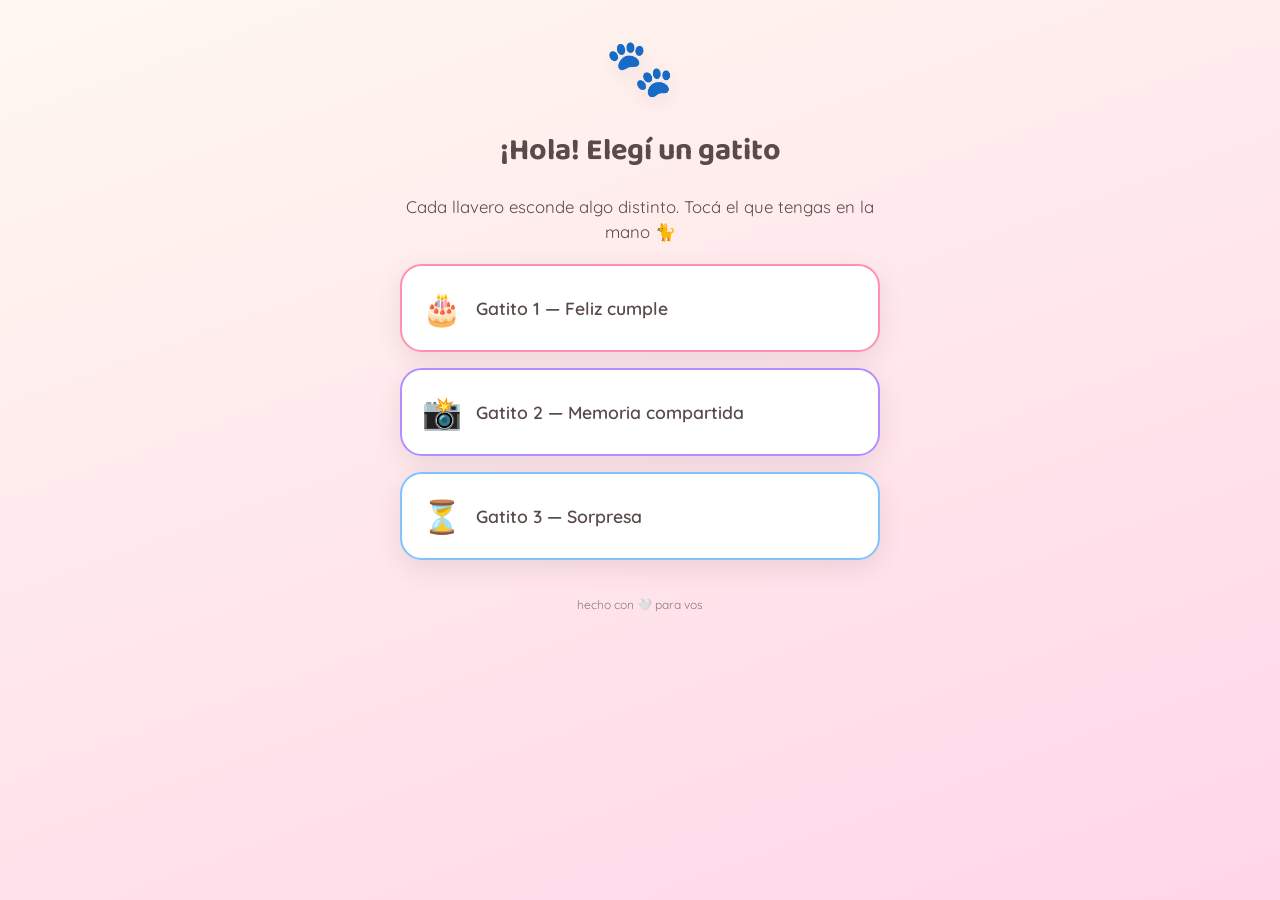
==== index.html @ 4c8cfa31 "Agrega sitio estático de regalo con 3 llaveros NFC de gato Landing con menú y 3 páginas (cumpleaños," ====
<!DOCTYPE html>
<html lang="es">
<head>
  <meta charset="UTF-8">
  <meta name="viewport" content="width=device-width, initial-scale=1.0">
  <title>Para vos 🐱</title>
  <link rel="preconnect" href="https://fonts.googleapis.com">
  <link rel="preconnect" href="https://fonts.gstatic.com" crossorigin>
  <link href="https://fonts.googleapis.com/css2?family=Baloo+2:wght@500;700&family=Quicksand:wght@400;500;700&display=swap" rel="stylesheet">
  <link rel="stylesheet" href="style.css">
</head>
<body>

  <div class="contenedor">
    <div class="emoji-gato">🐾</div>
    <h1><!-- REEMPLAZAR: nombre de tu amiga en el saludo --> ¡Hola! Elegí un gatito</h1>
    <p>Cada llavero esconde algo distinto. Tocá el que tengas en la mano 🐈</p>

    <nav class="menu">
      <a class="menu-link rosa" href="gatito1.html">
        <span class="menu-emoji">🎂</span>
        <span>Gatito 1 — Feliz cumple</span>
      </a>
      <a class="menu-link lavanda" href="gatito2.html">
        <span class="menu-emoji">📸</span>
        <span>Gatito 2 — Memoria compartida</span>
      </a>
      <a class="menu-link celeste" href="gatito3.html">
        <span class="menu-emoji">⏳</span>
        <span>Gatito 3 — Sorpresa</span>
      </a>
    </nav>

    <footer>
      <!-- REEMPLAZAR: firma opcional, ej. "hecho con amor por [tu nombre]" -->
      hecho con 🤍 para vos
    </footer>
  </div>

</body>
</html>
---- style.css ----
/* ===================================================
   style.css — Hoja de estilos compartida
   Regalo cumpleaños: llaveritos de gato con NFC
   =================================================== */

:root {
  /* Paleta pastel base */
  --crema: #fff8f0;
  --rosa: #ffd6e8;
  --rosa-fuerte: #ff8fb3;
  --lavanda: #e3d6ff;
  --lavanda-fuerte: #b18fff;
  --celeste: #d3ecff;
  --celeste-fuerte: #7ec4ff;
  --texto: #5a4a4a;
  --texto-suave: #8a7a7a;
  --blanco: #ffffff;

  /* Color de acento por defecto (se sobreescribe por página) */
  --acento: var(--rosa-fuerte);
  --acento-suave: var(--rosa);

  --radio: 22px;
  --sombra: 0 8px 24px rgba(90, 74, 74, 0.12);
}

* {
  box-sizing: border-box;
}

html {
  -webkit-text-size-adjust: 100%;
}

body {
  margin: 0;
  min-height: 100vh;
  font-family: 'Quicksand', 'Baloo 2', sans-serif;
  color: var(--texto);
  background: linear-gradient(160deg, var(--crema) 0%, var(--acento-suave) 100%);
  background-attachment: fixed;
  display: flex;
  flex-direction: column;
  align-items: center;
  padding: 24px 16px 48px;
  line-height: 1.5;
  animation: fadeIn 0.9s ease-out;
}

@keyframes fadeIn {
  from { opacity: 0; transform: translateY(12px); }
  to { opacity: 1; transform: translateY(0); }
}

.contenedor {
  width: 100%;
  max-width: 480px;
  display: flex;
  flex-direction: column;
  align-items: center;
  gap: 20px;
}

/* ---------- Encabezado ---------- */
.emoji-gato {
  font-size: 3.5rem;
  animation: float 3.2s ease-in-out infinite;
  filter: drop-shadow(0 6px 10px rgba(0,0,0,0.08));
}

@keyframes float {
  0%, 100% { transform: translateY(0) rotate(-2deg); }
  50% { transform: translateY(-10px) rotate(2deg); }
}

h1 {
  font-family: 'Baloo 2', 'Quicksand', sans-serif;
  font-size: 1.9rem;
  text-align: center;
  color: var(--texto);
  margin: 0;
}

h2 {
  font-family: 'Baloo 2', 'Quicksand', sans-serif;
  font-size: 1.2rem;
  color: var(--acento);
  margin: 0 0 8px;
}

p {
  text-align: center;
  font-size: 1.05rem;
  margin: 0;
}

/* ---------- Tarjetas ---------- */
.tarjeta {
  background: var(--blanco);
  border-radius: var(--radio);
  box-shadow: var(--sombra);
  padding: 24px 20px;
  width: 100%;
  text-align: center;
  border: 2px solid var(--acento-suave);
}

/* ---------- Foto placeholder ---------- */
.foto-placeholder {
  width: 100%;
  aspect-ratio: 4 / 3;
  background: repeating-linear-gradient(
    45deg,
    #e9e4e4,
    #e9e4e4 10px,
    #f2eeee 10px,
    #f2eeee 20px
  );
  border-radius: 16px;
  display: flex;
  align-items: center;
  justify-content: center;
  color: #9a8c8c;
  font-weight: 600;
  font-size: 0.95rem;
  border: 2px dashed #c9bcbc;
}

/* ---------- Video embed ---------- */
.video-envoltorio {
  position: relative;
  width: 100%;
  padding-bottom: 56.25%; /* 16:9 */
  height: 0;
  overflow: hidden;
  border-radius: 16px;
  box-shadow: var(--sombra);
}

.video-envoltorio iframe {
  position: absolute;
  top: 0; left: 0;
  width: 100%; height: 100%;
  border: 0;
}

/* ---------- Galería (gatito2) ---------- */
.galeria {
  display: grid;
  grid-template-columns: repeat(2, 1fr);
  gap: 14px;
  width: 100%;
}

.item-galeria {
  display: flex;
  flex-direction: column;
  gap: 8px;
  background: var(--acento-suave);
  padding: 10px;
  border-radius: 16px;
}

.item-galeria .foto-placeholder {
  aspect-ratio: 1 / 1;
}

.anecdota {
  font-size: 0.85rem;
  color: var(--texto);
  text-align: center;
  margin: 0;
}

/* ---------- Countdown (gatito3) ---------- */
.countdown {
  display: flex;
  justify-content: center;
  gap: 10px;
  flex-wrap: wrap;
  width: 100%;
}

.countdown-bloque {
  background: var(--acento-suave);
  border-radius: 14px;
  padding: 12px 10px;
  min-width: 64px;
  flex: 1;
}

.countdown-numero {
  display: block;
  font-family: 'Baloo 2', sans-serif;
  font-size: 1.8rem;
  font-weight: 700;
  color: var(--acento);
}

.countdown-etiqueta {
  display: block;
  font-size: 0.7rem;
  text-transform: uppercase;
  letter-spacing: 0.05em;
  color: var(--texto-suave);
}

/* ---------- Menú (index) ---------- */
.menu {
  display: flex;
  flex-direction: column;
  gap: 16px;
  width: 100%;
}

.menu-link {
  display: flex;
  align-items: center;
  gap: 14px;
  text-decoration: none;
  background: var(--blanco);
  border-radius: var(--radio);
  padding: 18px 20px;
  box-shadow: var(--sombra);
  color: var(--texto);
  font-weight: 600;
  font-size: 1.1rem;
  border: 2px solid transparent;
  transition: transform 0.2s ease, border-color 0.2s ease;
}

.menu-link:active {
  transform: scale(0.97);
}

.menu-link.rosa { border-color: var(--rosa-fuerte); }
.menu-link.lavanda { border-color: var(--lavanda-fuerte); }
.menu-link.celeste { border-color: var(--celeste-fuerte); }

.menu-emoji {
  font-size: 2rem;
}

/* ---------- Navegación inferior ---------- */
.volver {
  margin-top: 8px;
  font-size: 0.9rem;
  color: var(--texto-suave);
  text-decoration: none;
  border-bottom: 1px dashed var(--texto-suave);
}

/* ---------- Footer ---------- */
footer {
  margin-top: 16px;
  font-size: 0.75rem;
  color: var(--texto-suave);
  text-align: center;
}

/* ---------- Responsive: pantallas muy chicas ---------- */
@media (max-width: 340px) {
  h1 { font-size: 1.6rem; }
  .emoji-gato { font-size: 3rem; }
  .galeria { grid-template-columns: repeat(2, 1fr); gap: 10px; }
}
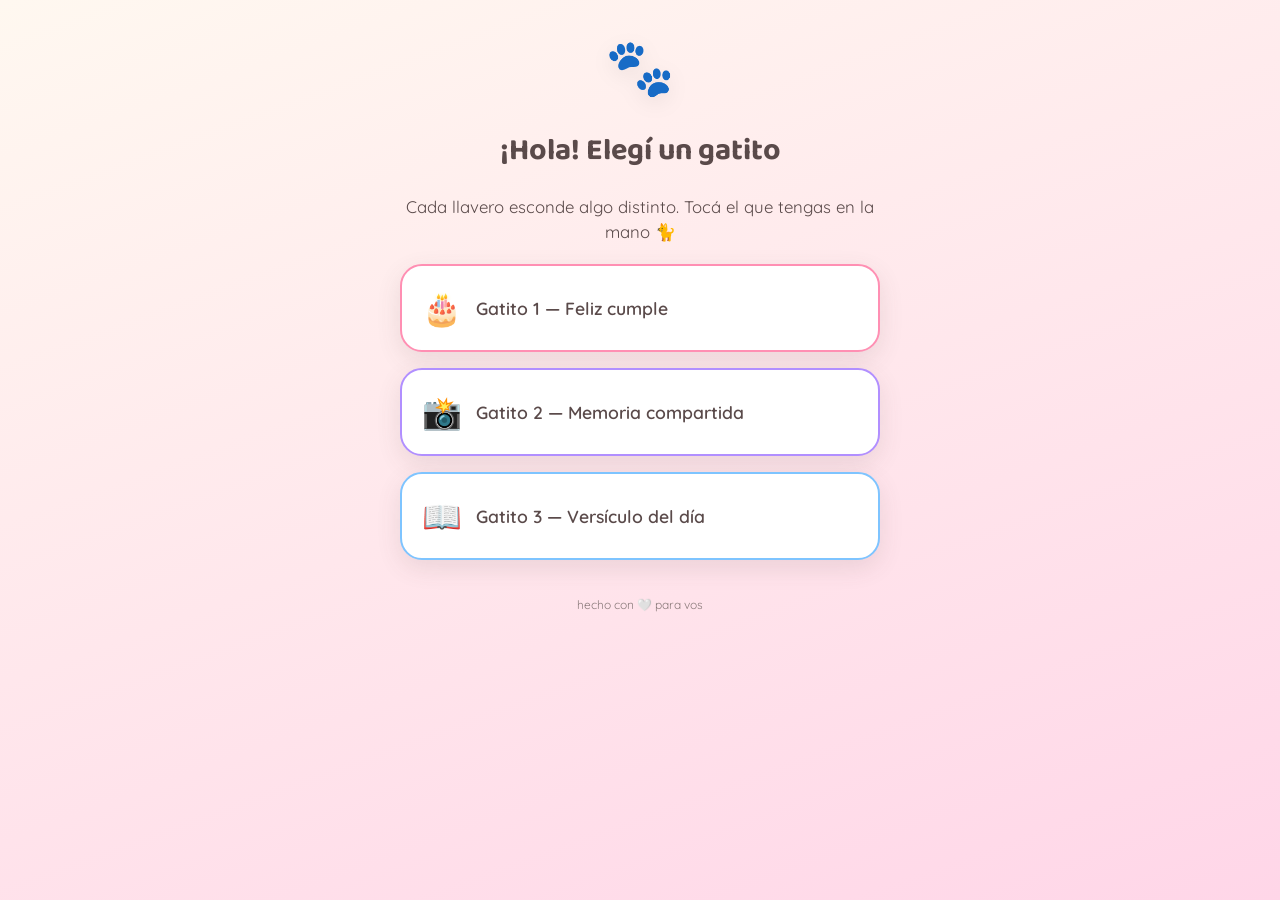
==== commit 7d63f61b: "Reemplaza countdown de gatito3 por versículo del día con rotación diaria Nueva página tipo hoja de a" ====
--- a/index.html
+++ b/index.html
@@ -26,8 +26,8 @@
         <span>Gatito 2 — Memoria compartida</span>
       </a>
       <a class="menu-link celeste" href="gatito3.html">
-        <span class="menu-emoji">⏳</span>
-        <span>Gatito 3 — Sorpresa</span>
+        <span class="menu-emoji">📖</span>
+        <span>Gatito 3 — Versículo del día</span>
       </a>
     </nav>
 
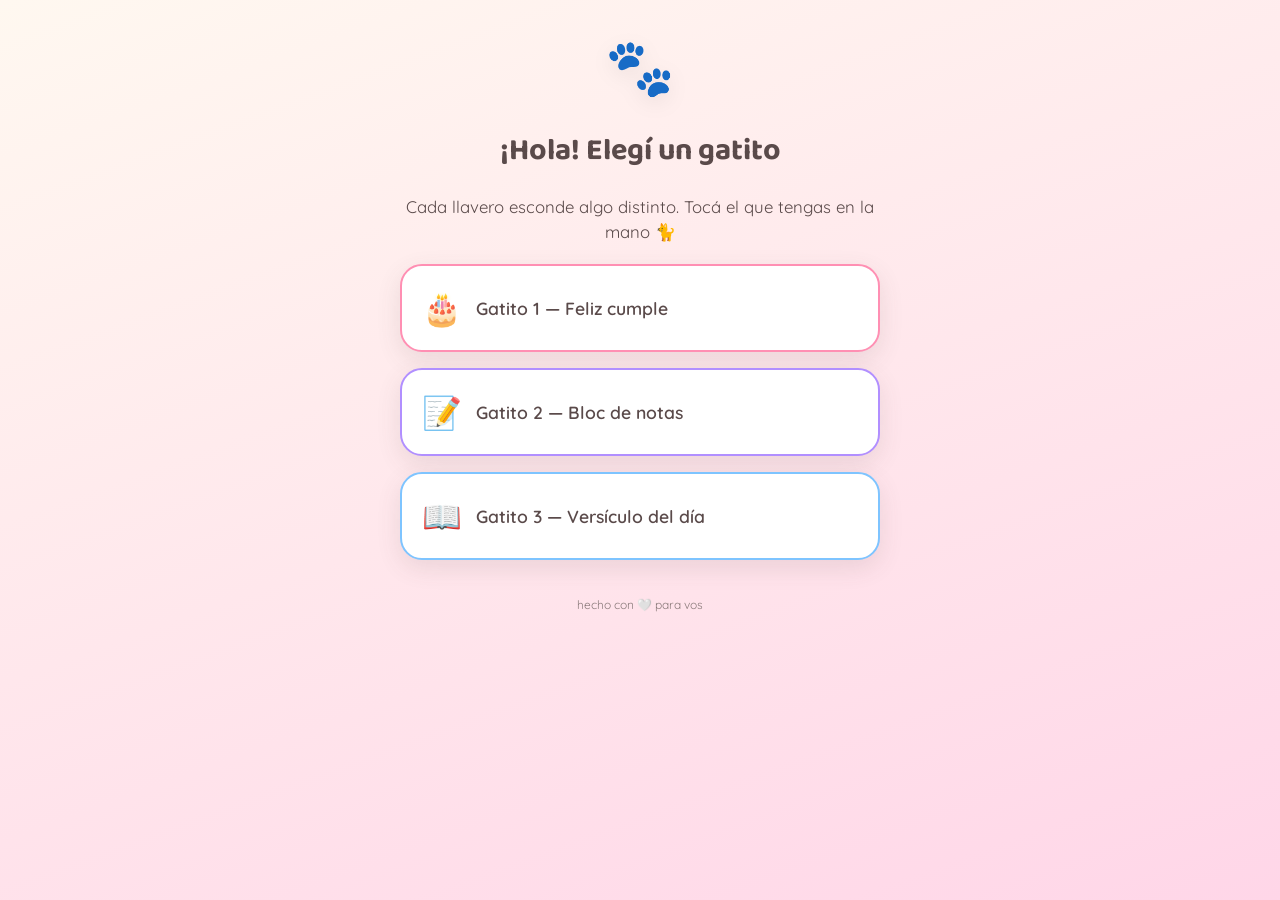
==== commit 5e5530af: "Reemplaza galería de gatito2 por bloc de notas privado con Firebase Notas persistentes por usuaria e" ====
--- a/index.html
+++ b/index.html
@@ -22,8 +22,8 @@
         <span>Gatito 1 — Feliz cumple</span>
       </a>
       <a class="menu-link lavanda" href="gatito2.html">
-        <span class="menu-emoji">📸</span>
-        <span>Gatito 2 — Memoria compartida</span>
+        <span class="menu-emoji">📝</span>
+        <span>Gatito 2 — Bloc de notas</span>
       </a>
       <a class="menu-link celeste" href="gatito3.html">
         <span class="menu-emoji">📖</span>
